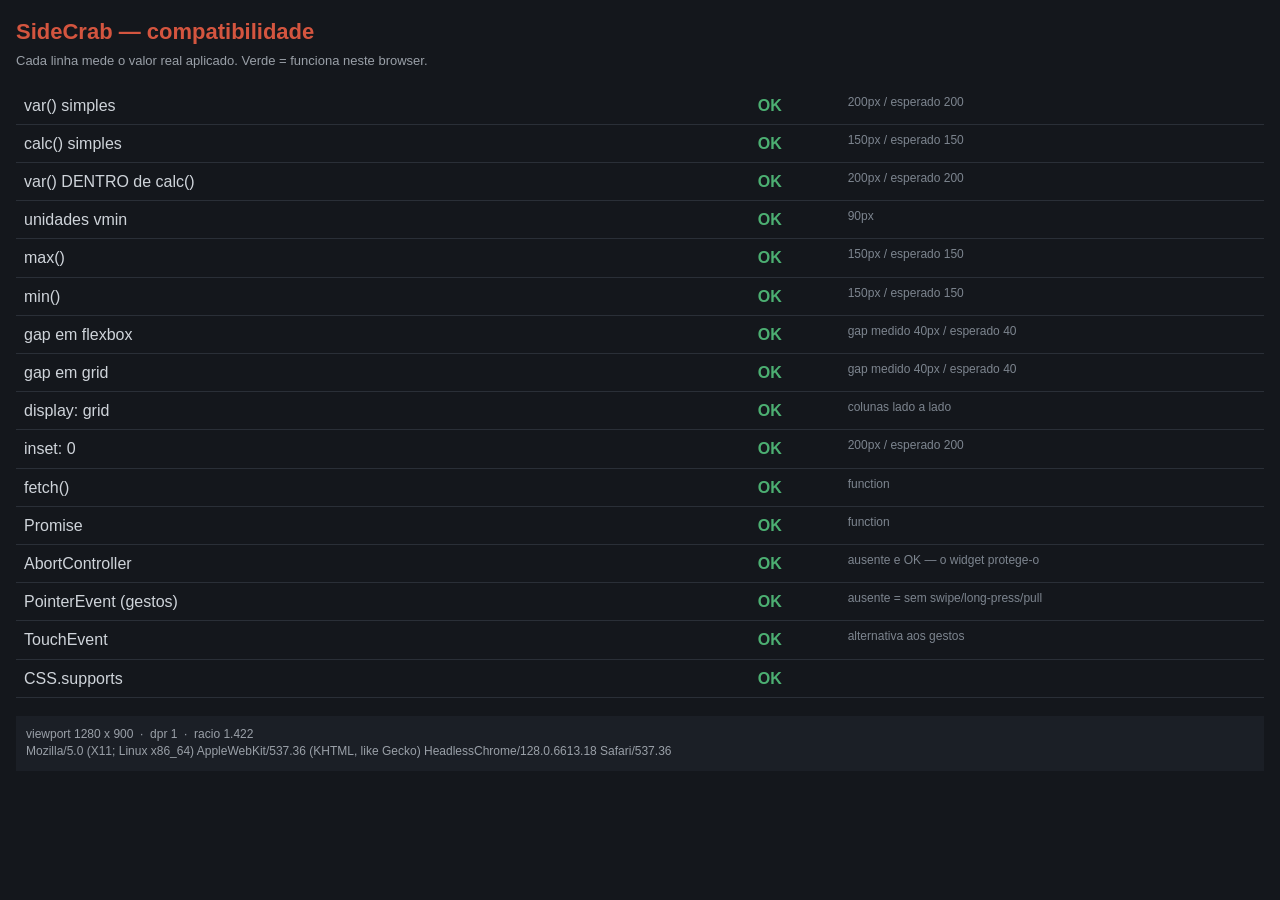
==== widget/compat-test.html @ 496501ab "widget: run on iOS 10.3 (iPad 4) without touching sidecrab.css Measured on the device with the new w" ====
<!DOCTYPE html>
<html lang="pt">
<head>
<meta charset="UTF-8" />
<meta name="viewport" content="width=device-width, initial-scale=1.0" />
<title>SideCrab — teste de compatibilidade</title>
<style>
	:root {
		--u: 20px;
		--w: 200px;
		--accent: #d4553f;
	}
	body {
		margin: 0;
		padding: 16px;
		background: #14171c;
		color: #e8e6e3;
		font: 16px/1.45 -apple-system, HelveticaNeue, Helvetica, Arial, sans-serif;
	}
	h1 { font-size: 22px; margin: 0 0 4px; color: var(--accent); }
	p.sub { margin: 0 0 16px; color: #9aa0a8; font-size: 13px; }
	table { border-collapse: collapse; width: 100%; }
	td { padding: 7px 8px; border-bottom: 1px solid #2a2f37; vertical-align: top; }
	td.n { color: #cfd4da; }
	td.v { color: #7d858f; font-size: 12px; width: 34%; }
	td.r { width: 74px; font-weight: bold; }
	.pass { color: #4caf72; }
	.fail { color: #e05a48; }
	.info { color: #e8a33d; }
	#env { margin-top: 18px; padding: 10px; background: #1b1f26; font-size: 12px; color: #9aa0a8; word-break: break-all; }

	/* --- alvos de medicao (fora do ecra, mas com layout real) --- */
	#probes { position: absolute; left: -9999px; top: 0; }
	#p_var    { width: var(--w); }
	#p_calc   { width: calc(100px + 50px); }
	#p_cvar   { width: calc(var(--u) * 10); }   /* o suspeito principal */
	#p_max    { width: max(50px, 150px); }
	#p_min    { width: min(150px, 400px); }
	#p_flex   { display: flex; gap: 40px; }
	#p_flex > i { display: block; width: 50px; height: 10px; }
	#p_grid   { display: grid; grid-template-columns: 50px 50px; gap: 40px; }
	#p_grid > i { display: block; height: 10px; }
	#p_insbox { position: relative; width: 200px; height: 30px; }
	#p_inset  { position: absolute; inset: 0; }
	#p_vmin   { width: 10vmin; }
</style>
</head>
<body>

<h1>SideCrab — compatibilidade</h1>
<p class="sub">Cada linha mede o valor real aplicado. Verde = funciona neste browser.</p>

<div id="probes">
	<div id="p_var"></div>
	<div id="p_calc"></div>
	<div id="p_cvar"></div>
	<div id="p_max"></div>
	<div id="p_min"></div>
	<div id="p_flex"><i></i><i></i></div>
	<div id="p_grid"><i></i><i></i></div>
	<div id="p_insbox"><div id="p_inset"></div></div>
	<div id="p_vmin"></div>
</div>

<table id="out"></table>
<div id="env"></div>

<script>
/* ES5 apenas: este ficheiro tem de correr onde o widget talvez nao corra. */
(function () {
	var rows = [];

	function w(id) {
		var el = document.getElementById(id);
		return el ? el.offsetWidth : -1;
	}

	function add(name, ok, detail) {
		rows.push({ name: name, ok: ok, detail: detail });
	}

	/* --- CSS --- */
	add('var() simples', w('p_var') === 200, w('p_var') + 'px / esperado 200');
	add('calc() simples', w('p_calc') === 150, w('p_calc') + 'px / esperado 150');
	add('var() DENTRO de calc()', w('p_cvar') === 200, w('p_cvar') + 'px / esperado 200');
	add('unidades vmin', w('p_vmin') > 0, w('p_vmin') + 'px');
	add('max()', w('p_max') === 150, w('p_max') + 'px / esperado 150');
	add('min()', w('p_min') === 150, w('p_min') + 'px / esperado 150');

	var flexW = w('p_flex') > 0 ? document.getElementById('p_flex').scrollWidth : -1;
	var fi = document.getElementById('p_flex').getElementsByTagName('i');
	var flexGap = (fi.length === 2) ? (fi[1].offsetLeft - fi[0].offsetLeft - 50) : -1;
	add('gap em flexbox', flexGap === 40, 'gap medido ' + flexGap + 'px / esperado 40');

	var gi = document.getElementById('p_grid').getElementsByTagName('i');
	var gridGap = (gi.length === 2) ? (gi[1].offsetLeft - gi[0].offsetLeft - 50) : -1;
	add('gap em grid', gridGap === 40, 'gap medido ' + gridGap + 'px / esperado 40');

	add('display: grid', gi.length === 2 && gi[1].offsetLeft > gi[0].offsetLeft,
		'colunas ' + (gi.length === 2 ? 'lado a lado' : 'indeterminado'));
	add('inset: 0', w('p_inset') === 200, w('p_inset') + 'px / esperado 200');

	/* --- JS / DOM --- */
	add('fetch()', typeof window.fetch === 'function', typeof window.fetch);
	add('Promise', typeof window.Promise === 'function', typeof window.Promise);
	add('AbortController', typeof window.AbortController !== 'undefined',
		'ausente e OK — o widget protege-o');
	add('PointerEvent (gestos)', typeof window.PointerEvent !== 'undefined',
		'ausente = sem swipe/long-press/pull');
	add('TouchEvent', typeof window.TouchEvent !== 'undefined', 'alternativa aos gestos');
	add('CSS.supports', !!(window.CSS && window.CSS.supports), '');

	/* --- render --- */
	var html = '';
	for (var i = 0; i < rows.length; i++) {
		var r = rows[i];
		var cls = r.ok ? 'pass' : 'fail';
		var mark = r.ok ? 'OK' : 'FALHA';
		if (r.name === 'AbortController' || r.name === 'TouchEvent') {
			if (!r.ok) { cls = 'info'; mark = '—'; }
		}
		html += '<tr><td class="n">' + r.name + '</td>' +
				'<td class="r ' + cls + '">' + mark + '</td>' +
				'<td class="v">' + r.detail + '</td></tr>';
	}
	document.getElementById('out').innerHTML = html;

	document.getElementById('env').innerHTML =
		'viewport ' + window.innerWidth + ' x ' + window.innerHeight +
		' &nbsp;·&nbsp; dpr ' + (window.devicePixelRatio || 1) +
		' &nbsp;·&nbsp; racio ' + (window.innerWidth / window.innerHeight).toFixed(3) +
		'<br>' + navigator.userAgent;
})();
</script>

</body>
</html>
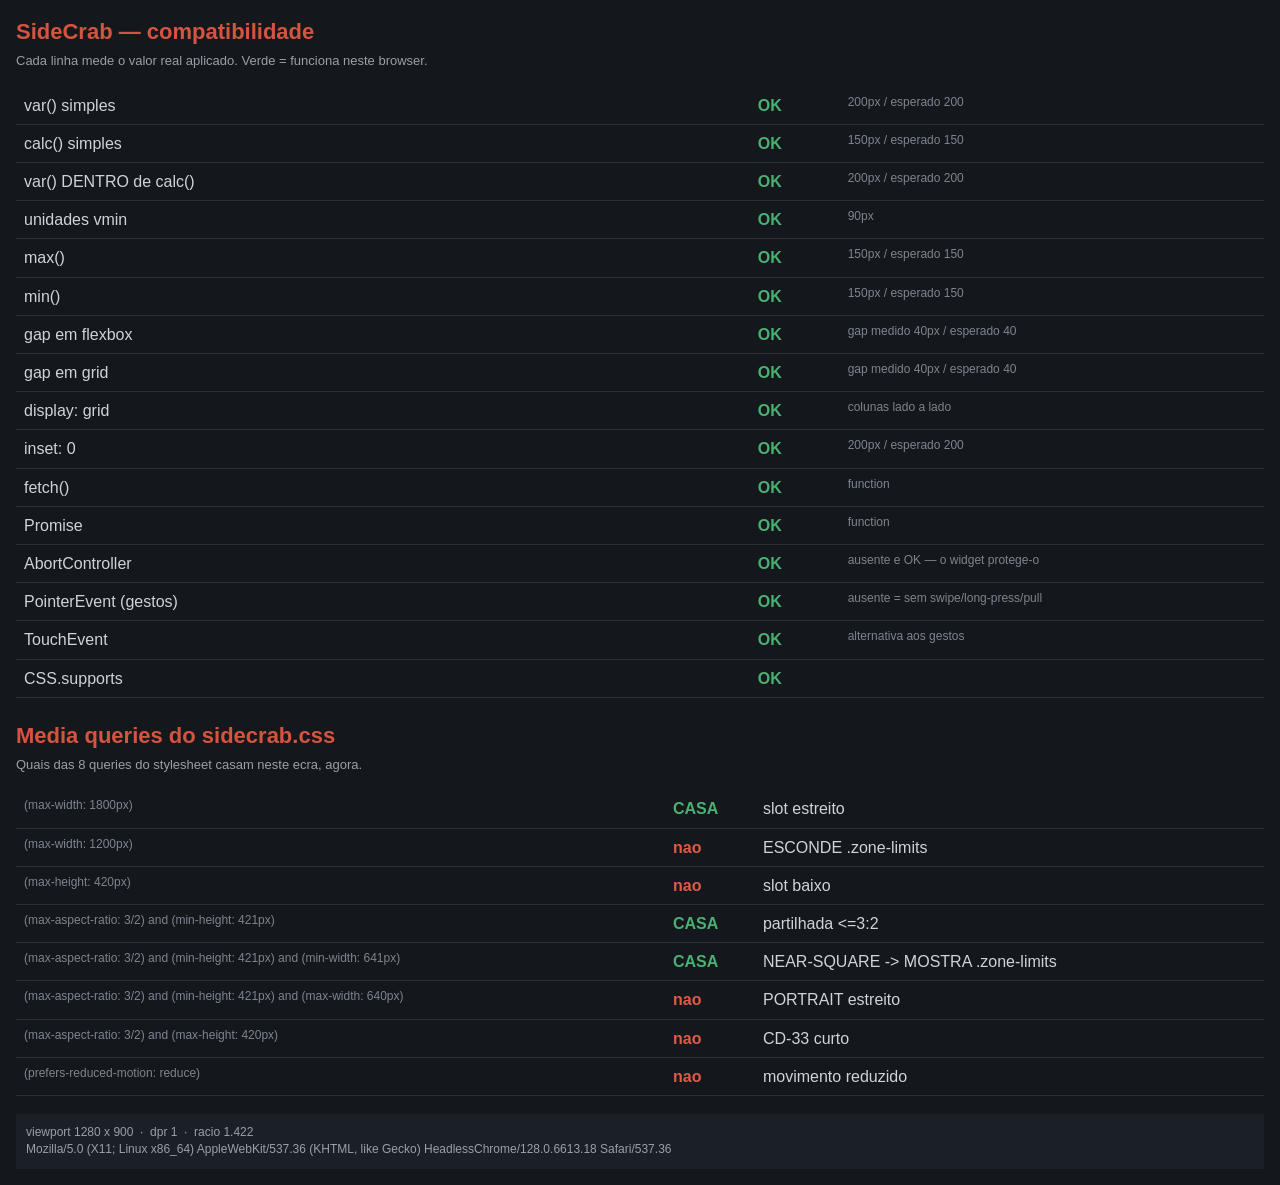
==== commit 772c64d5: "compat-test: report which of the stylesheet's media queries match The Limits zone (usage gauges) is " ====
--- a/widget/compat-test.html
+++ b/widget/compat-test.html
@@ -63,6 +63,11 @@
 </div>
 
 <table id="out"></table>
+
+<h1 style="margin-top:22px">Media queries do sidecrab.css</h1>
+<p class="sub">Quais das 8 queries do stylesheet casam neste ecra, agora.</p>
+<table id="mq"></table>
+
 <div id="env"></div>
 
 <script>
@@ -125,6 +130,32 @@
 	}
 	document.getElementById('out').innerHTML = html;
 
+	/* --- as media queries reais do sidecrab.css, por ordem de ficheiro ---
+	   A que decide a zona Limits e a NEAR-SQUARE: e a unica que volta a por
+	   .zone-limits em display:flex depois de (max-width: 1200px) a esconder. */
+	var MQ = [
+		['(max-width: 1800px)', 'slot estreito'],
+		['(max-width: 1200px)', 'ESCONDE .zone-limits'],
+		['(max-height: 420px)', 'slot baixo'],
+		['(max-aspect-ratio: 3/2) and (min-height: 421px)', 'partilhada <=3:2'],
+		['(max-aspect-ratio: 3/2) and (min-height: 421px) and (min-width: 641px)', 'NEAR-SQUARE -> MOSTRA .zone-limits'],
+		['(max-aspect-ratio: 3/2) and (min-height: 421px) and (max-width: 640px)', 'PORTRAIT estreito'],
+		['(max-aspect-ratio: 3/2) and (max-height: 420px)', 'CD-33 curto'],
+		['(prefers-reduced-motion: reduce)', 'movimento reduzido']
+	];
+	var mqHtml = '';
+	for (var k = 0; k < MQ.length; k++) {
+		var q = MQ[k][0], why = MQ[k][1], hit = null;
+		try { hit = window.matchMedia ? window.matchMedia(q).matches : null; }
+		catch (e) { hit = null; }
+		var c = hit === null ? 'info' : (hit ? 'pass' : 'fail');
+		var m = hit === null ? '?' : (hit ? 'CASA' : 'nao');
+		mqHtml += '<tr><td class="v" style="width:52%">' + q + '</td>' +
+				  '<td class="r ' + c + '">' + m + '</td>' +
+				  '<td class="n">' + why + '</td></tr>';
+	}
+	document.getElementById('mq').innerHTML = mqHtml;
+
 	document.getElementById('env').innerHTML =
 		'viewport ' + window.innerWidth + ' x ' + window.innerHeight +
 		' &nbsp;·&nbsp; dpr ' + (window.devicePixelRatio || 1) +
